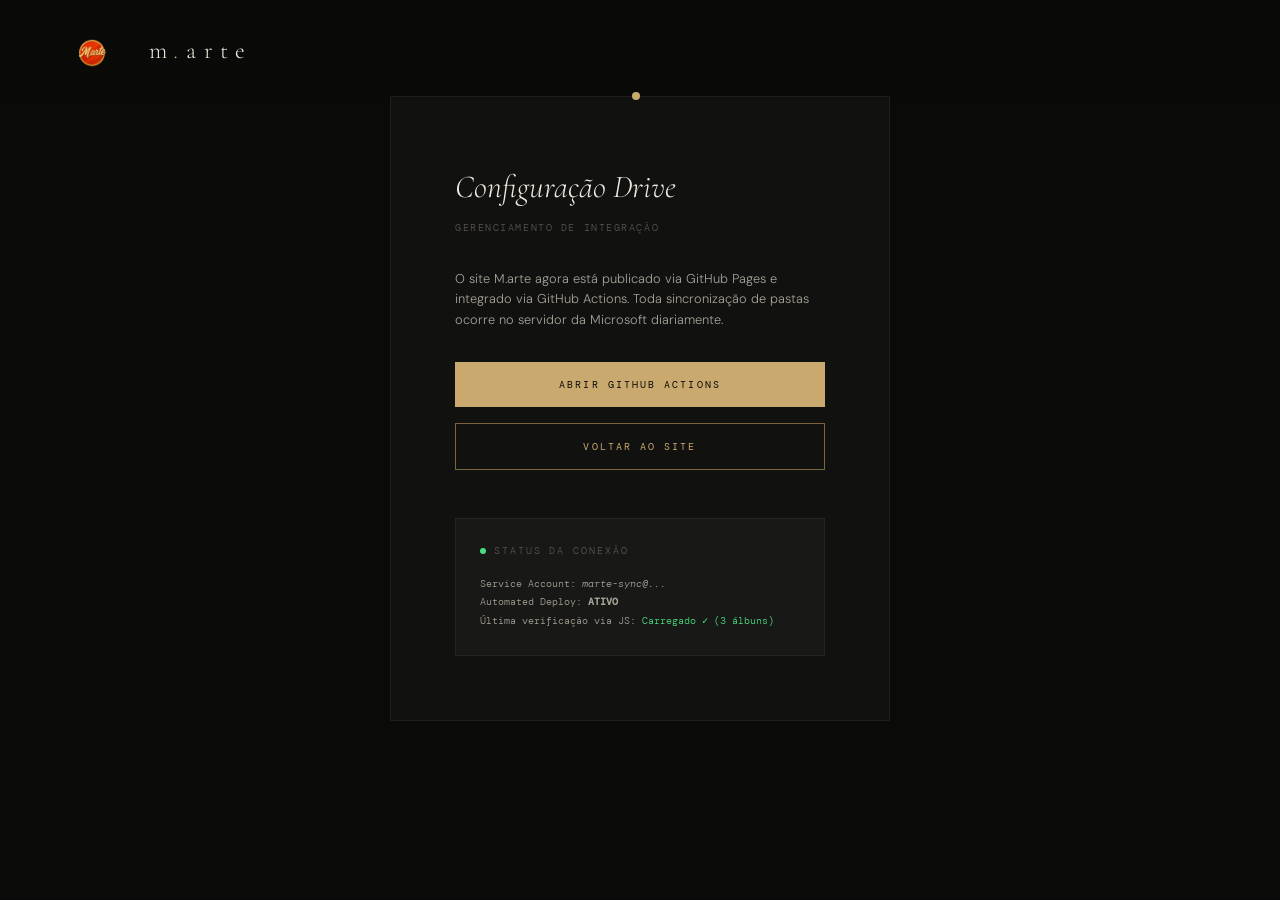
==== admin.html @ ed12e14e "Fix M.arte huge text upper case, removed broken utf-8 char, aligned nav logo on all pages" ====
<!DOCTYPE html>
<html lang="pt-BR">
<head>
<meta charset="UTF-8">
<meta name="viewport" content="width=device-width, initial-scale=1.0">
<title>Painel Sincronização — M.arte</title>
<link href="https://fonts.googleapis.com/css2?family=Cormorant+Garamond:ital,wght@0,300;0,400;0,600;1,300;1,400&family=DM+Sans:wght@300;400;500&family=DM+Mono:wght@300&display=swap" rel="stylesheet">
<link rel="stylesheet" href="assets/css/style.css">
<style>
  body {
    padding: 6rem 2rem;
    display: flex;
    justify-content: center;
  }
  .admin-panel {
    background: var(--bg2);
    border: 1px solid rgba(255,255,255,0.06);
    padding: 4rem;
    width: 100%;
    max-width: 500px;
  }
  .admin-title {
    font-family: var(--serif);
    font-size: 2rem;
    color: var(--cream);
    margin-bottom: 0.5rem;
    font-style: italic;
  }
  .admin-sub {
    font-family: var(--mono);
    font-size: 0.65rem;
    letter-spacing: 0.15em;
    color: var(--cream-mute);
    text-transform: uppercase;
    margin-bottom: 2rem;
  }
  .status-box {
    margin-top: 2rem;
    padding: 1.5rem;
    background: var(--bg3);
    border: 1px solid rgba(255,255,255,0.05);
  }
  .status-title {
    font-family: var(--mono);
    font-size: 0.6rem;
    letter-spacing: 0.2em;
    color: var(--cream-mute);
    text-transform: uppercase;
    margin-bottom: 1rem;
    display: flex;
    align-items: center;
    gap: 0.5rem;
  }
  .status-title .dot {
    width: 6px; height: 6px;
    border-radius: 50%;
    background: #4ade80;
    animation: pulse 2s infinite;
  }
  @keyframes pulse { 0%, 100% { opacity: 1; } 50% { opacity: 0.4; } }
  
  .btn {
    width: 100%;
    background: var(--gold);
    border: none;
    color: var(--bg);
    font-family: var(--mono);
    font-size: 0.65rem;
    letter-spacing: 0.2em;
    text-transform: uppercase;
    padding: 1rem;
    cursor: pointer;
    transition: opacity 0.3s;
    margin-bottom: 1rem;
  }
  .btn:hover { opacity: 0.85; }
  .btn-outline {
    background: transparent;
    border: 1px solid var(--gold-dim);
    color: var(--gold);
  }
  .btn-outline:hover {
    background: rgba(201,169,110,0.1);
  }
</style>
</head>
<body>

<div class="cursor" id="cursor"></div>

<nav>
  <a href="index.html" class="nav-logo">
    <img src="assets/img/logo.png" alt="M.arte" style="height:32px; margin-right:15px; vertical-align:middle;">
    m<span>.</span>arte
  </a>
</nav>

<div class="admin-panel">
  <div class="admin-title">Configuração Drive</div>
  <div class="admin-sub">Gerenciamento de Integração</div>
  
  <p style="font-size: 0.8rem; color: var(--cream-dim); margin-bottom: 2rem; line-height: 1.6;">
    O site M.arte agora está publicado via GitHub Pages e integrado via GitHub Actions. Toda sincronização de pastas ocorre no servidor da Microsoft diariamente.
  </p>

  <button class="btn" onclick="window.open('https://github.com/igormecka/PORTIFOLIO-M.ARTE/actions', '_blank')">Abrir GitHub Actions</button>
  <button class="btn btn-outline" onclick="window.location.href='index.html'">Voltar ao Site</button>
  
  <div class="status-box">
    <div class="status-title"><div class="dot"></div> Status da Conexão</div>
    <div style="font-family: var(--mono); font-size: 0.65rem; color: var(--cream-dim); line-height: 1.8;">
      Service Account: <em>marte-sync@...</em><br>
      Automated Deploy: <strong>ATIVO</strong><br>
      Última verificação via JS: <span id="jsStatus"></span>
    </div>
  </div>
</div>

<script src="assets/js/drive_data.js"></script>
<script>
  document.addEventListener('mousemove', e => {
    const cursor = document.getElementById('cursor');
    if(cursor) {
        cursor.style.left = e.clientX + 'px';
        cursor.style.top = e.clientY + 'px';
    }
  });

  const status = document.getElementById('jsStatus');
  if(typeof driveData !== 'undefined') {
      status.innerText = "Carregado ✓ (" + driveData.albums.length + " álbuns)";
      status.style.color = "#4ade80";
  } else {
      status.innerText = "FALHA - drive_data.js ausente";
      status.style.color = "#f87171";
  }
</script>
</body>
</html>
---- assets/css/style.css ----
*, *::before, *::after { margin: 0; padding: 0; box-sizing: border-box; }

  :root {
    --bg: #0a0a08;
    --bg2: #111110;
    --bg3: #181816;
    --cream: #f0ebe0;
    --cream-dim: #a8a398;
    --cream-mute: #5a5650;
    --gold: #c9a96e;
    --gold-dim: #7a6440;
    --white: #faf9f6;
    --serif: 'Cormorant Garamond', Georgia, serif;
    --sans: 'DM Sans', sans-serif;
    --mono: 'DM Mono', monospace;
    --transition: 0.6s cubic-bezier(0.16, 1, 0.3, 1);
  }

  html { scroll-behavior: smooth; }

  body {
    background: var(--bg);
    color: var(--cream);
    font-family: var(--sans);
    font-weight: 300;
    line-height: 1.6;
    overflow-x: hidden;
    cursor: none;
  }

  /* Custom cursor */
  .cursor {
    position: fixed;
    width: 8px; height: 8px;
    background: var(--gold);
    border-radius: 50%;
    pointer-events: none;
    z-index: 9999;
    transition: transform 0.15s ease, opacity 0.3s;
    transform: translate(-50%, -50%);
  }
  .cursor-ring {
    position: fixed;
    width: 32px; height: 32px;
    border: 1px solid rgba(201,169,110,0.4);
    border-radius: 50%;
    pointer-events: none;
    z-index: 9998;
    transition: transform 0.4s cubic-bezier(0.16,1,0.3,1), width 0.3s, height 0.3s, border-color 0.3s;
    transform: translate(-50%, -50%);
  }
  body:has(a:hover) .cursor-ring,
  body:has(button:hover) .cursor-ring {
    width: 48px; height: 48px;
    border-color: rgba(201,169,110,0.7);
  }

  /* Navigation */
  nav {
    position: fixed;
    top: 0; left: 0; right: 0;
    z-index: 100;
    display: flex;
    justify-content: space-between;
    align-items: center;
    padding: 2rem 4rem;
    mix-blend-mode: normal;
  }
  nav::before {
    content: '';
    position: absolute;
    inset: 0;
    background: linear-gradient(to bottom, rgba(10,10,8,0.9), transparent);
    pointer-events: none;
  }
  .nav-logo {
    font-family: var(--serif);
    font-size: 1.5rem;
    font-weight: 300;
    letter-spacing: 0.3em;
    color: var(--cream);
    text-decoration: none;
    position: relative;
  }
  .nav-logo span { color: var(--gold); font-style: italic; }
  .nav-links {
    display: flex;
    gap: 3rem;
    list-style: none;
    position: relative;
  }
  .nav-links a {
    font-family: var(--mono);
    font-size: 0.65rem;
    font-weight: 300;
    letter-spacing: 0.2em;
    color: var(--cream-dim);
    text-decoration: none;
    text-transform: uppercase;
    transition: color 0.3s;
  }
  .nav-links a:hover { color: var(--gold); }

  /* Hero */
  #hero {
    height: 100vh;
    position: relative;
    display: flex;
    align-items: flex-end;
    padding: 0 4rem 5rem;
    overflow: hidden;
  }
  .hero-slides {
    position: absolute;
    inset: 0;
    overflow: hidden;
  }
  
  /* MURAL BACKGROUND CON MASCARA SUAVE */
  .mural-bg {
    position: absolute; inset: 0;
    /* Degradê radial suave (blur mask) */
    mask-image: radial-gradient(ellipse 65% 85% at 50% 50%, rgba(0,0,0,1) 30%, rgba(0,0,0,0) 70%);
    -webkit-mask-image: radial-gradient(ellipse 65% 85% at 50% 50%, rgba(0,0,0,1) 30%, rgba(0,0,0,0) 70%);
    display: flex;
    align-items: center;
    justify-content: center;
    overflow: hidden;
  }
  .mural-track {
    display: flex;
    gap: 3vw;
    height: 70vh;
    animation: panTrack 120s linear infinite;
  }
  @keyframes panTrack {
    0% { transform: translateX(0); }
    100% { transform: translateX(-50%); }
  }
  .mural-img {
    height: 100%;
    width: auto;
    aspect-ratio: 4/5;
    object-fit: cover;
    filter: grayscale(100%) sepia(20%) contrast(1.1) brightness(0.6);
    transition: filter 1s ease;
  }
  .mural-img:hover {
     filter: grayscale(80%) sepia(20%) contrast(1.1) brightness(0.9);
  }
  
  .hero-huge-title {
    position: absolute;
    top: 50%; left: 50%;
    transform: translate(-50%, -50%);
    font-family: var(--serif);
    font-size: clamp(8rem, 20vw, 24rem);
    font-weight: 300;
    /* font-style: italic; */
    color: rgba(240, 235, 224, 0.95);
    white-space: nowrap;
    pointer-events: none;
    z-index: 10;
    mix-blend-mode: overlay;
  }
  /* Simulate photo content in slides */
  .hero-slide::before {
    content: attr(data-label);
    position: absolute;
    inset: 0;
    display: flex;
    align-items: center;
    justify-content: center;
    font-family: var(--serif);
    font-size: 8rem;
    font-style: italic;
    color: rgba(201,169,110,0.06);
    letter-spacing: 0.1em;
    z-index: 1;
  }

  .hero-content {
    position: relative;
    z-index: 2;
    display: flex;
    justify-content: space-between;
    align-items: flex-end;
    width: 100%;
  }
  .hero-title {
    font-family: var(--serif);
    font-size: clamp(4rem, 9vw, 8rem);
    font-weight: 300;
    line-height: 0.9;
    letter-spacing: -0.02em;
  }
  .hero-title em {
    font-style: italic;
    color: var(--gold);
    display: block;
  }
  .hero-right {
    display: flex;
    flex-direction: column;
    align-items: flex-end;
    gap: 2rem;
    padding-bottom: 0.5rem;
  }
  .hero-desc {
    font-family: var(--mono);
    font-size: 0.65rem;
    letter-spacing: 0.15em;
    color: var(--cream-dim);
    text-transform: uppercase;
    text-align: right;
    line-height: 2;
    max-width: 220px;
  }
  .hero-cta {
    display: inline-flex;
    align-items: center;
    gap: 1rem;
    border: 1px solid var(--gold-dim);
    color: var(--gold);
    font-family: var(--mono);
    font-size: 0.65rem;
    letter-spacing: 0.2em;
    text-transform: uppercase;
    text-decoration: none;
    padding: 1rem 2rem;
    transition: all 0.4s;
  }
  .hero-cta:hover {
    background: var(--gold);
    color: var(--bg);
    border-color: var(--gold);
  }

  /* Slide indicators */
  .slide-indicators {
    position: absolute;
    bottom: 5rem;
    left: 50%;
    transform: translateX(-50%);
    display: flex;
    gap: 8px;
    z-index: 3;
  }
  .slide-dot {
    width: 20px; height: 1px;
    background: var(--cream-mute);
    cursor: pointer;
    transition: all 0.4s;
  }
  .slide-dot.active {
    width: 40px;
    background: var(--gold);
  }

  /* Drive status bar */
  .drive-status {
    position: fixed;
    bottom: 2rem;
    right: 4rem;
    z-index: 50;
    display: flex;
    align-items: center;
    gap: 0.5rem;
    font-family: var(--mono);
    font-size: 0.6rem;
    letter-spacing: 0.1em;
    color: var(--cream-mute);
  }
  .drive-dot {
    width: 6px; height: 6px;
    border-radius: 50%;
    background: #4ade80;
    animation: pulse 2s infinite;
  }
  @keyframes pulse { 0%, 100% { opacity: 1; } 50% { opacity: 0.4; } }

  /* Section styles */
  section { padding: 8rem 4rem; }

  .section-label {
    font-family: var(--mono);
    font-size: 0.6rem;
    letter-spacing: 0.3em;
    color: var(--gold);
    text-transform: uppercase;
    margin-bottom: 1rem;
    display: flex;
    align-items: center;
    gap: 1rem;
  }
  .section-label::before {
    content: '';
    width: 40px; height: 1px;
    background: var(--gold-dim);
  }

  /* Drive Sync Badge */
  .drive-sync-badge { display: none; }

  /* Portfolio Layout Horizontal */
  #portfolio {
    padding: 8rem 0;
  }
  .portfolio-header {
    display: flex; justify-content: space-between; align-items: flex-end;
    margin-bottom: 4rem; padding: 0 4rem;
  }
  .portfolio-title {
    font-family: var(--serif);
    font-size: clamp(3rem, 6vw, 5rem);
    font-weight: 300;
    line-height: 1;
  }
  .portfolio-title em { font-style: italic; color: var(--gold); }
  .portfolio-count {
    font-family: var(--mono);
    font-size: 0.65rem;
    letter-spacing: 0.2em;
    color: var(--cream-mute);
    text-transform: uppercase;
    align-self: flex-end;
    padding-bottom: 0.3rem;
  }

  /* Wedding album grid */
  .albums-grid {
    display: flex;
    gap: 2.5rem;
    padding: 1rem 4rem 4rem 4rem;
    overflow-x: auto;
    scroll-snap-type: x mandatory;
    scrollbar-width: thin;
    scrollbar-color: var(--gold-dim) var(--bg2);
  }
  .albums-grid::-webkit-scrollbar { height: 6px; }
  .albums-grid::-webkit-scrollbar-track { background: var(--bg2); }
  .albums-grid::-webkit-scrollbar-thumb { background: var(--gold-dim); border-radius: 3px; }

  .album-card {
    min-width: 320px;
    max-width: 320px;
    flex-shrink: 0;
    scroll-snap-align: start;
    text-decoration: none;
    display: block;
    position: relative;
    overflow: hidden;
    cursor: pointer;
    background: var(--bg3);
  }
  .album-card:nth-child(1) { grid-column: span 7; }
  .album-card:nth-child(2) { grid-column: span 5; }
  .album-card:nth-child(3) { grid-column: span 4; }
  .album-card:nth-child(4) { grid-column: span 4; }
  .album-card:nth-child(5) { grid-column: span 4; }
  .album-card:nth-child(6) { grid-column: span 6; }
  .album-card:nth-child(7) { grid-column: span 6; }

  .album-thumb {
    position: relative;
    overflow: hidden;
    transition: transform var(--transition);
  }
  .album-card:nth-child(1) .album-thumb { aspect-ratio: 16/10; }
  .album-card:nth-child(2) .album-thumb { aspect-ratio: 4/5; }

  .album-thumb-bg {
    position: absolute;
    inset: 0;
    background-size: cover;
    background-position: center;
    transition: transform var(--transition);
  }
  .album-card:hover .album-thumb-bg { transform: scale(1.05); }

  /* Placeholder gradient backgrounds for album cards */
  .album-card:nth-child(1) .album-thumb-bg { background: linear-gradient(135deg, #2a1f0f 0%, #1a1208 50%, #0d0d0b 100%); }
  .album-card:nth-child(2) .album-thumb-bg { background: linear-gradient(225deg, #0f1520 0%, #0a1018 100%); }
  .album-card:nth-child(3) .album-thumb-bg { background: linear-gradient(45deg, #1a1212 0%, #261818 100%); }
  .album-card:nth-child(4) .album-thumb-bg { background: linear-gradient(135deg, #101a10 0%, #0d1a0d 100%); }
  .album-card:nth-child(5) .album-thumb-bg { background: linear-gradient(225deg, #1a1a0f 0%, #1a1208 100%); }
  .album-card:nth-child(6) .album-thumb-bg { background: linear-gradient(45deg, #1a0f15 0%, #2d1522 100%); }
  .album-card:nth-child(7) .album-thumb-bg { background: linear-gradient(135deg, #0f1a1a 0%, #0a1a1a 100%); }

  .album-thumb::after {
    content: '';
    position: absolute;
    inset: 0;
    background: linear-gradient(to top, rgba(10,10,8,0.9) 0%, rgba(10,10,8,0.1) 60%);
    transition: opacity var(--transition);
  }
  .album-card:hover .album-thumb::after { opacity: 0.7; }

  /* Photo icon placeholder */
  .album-thumb-icon {
    position: absolute;
    z-index: 2;
    font-family: var(--serif);
    font-size: 4rem;
    font-style: italic;
    color: rgba(201,169,110,0.15);
    letter-spacing: 0.1em;
    pointer-events: none;
  }

  .album-info {
    position: absolute;
    bottom: 0; left: 0; right: 0;
    padding: 2rem;
    z-index: 3;
    transform: translateY(4px);
    transition: transform var(--transition);
  }
  .album-card:hover .album-info { transform: translateY(0); }
  .album-name {
    font-family: var(--serif);
    font-size: 1.4rem;
    font-weight: 300;
    color: var(--cream);
    line-height: 1.2;
  }
  .album-meta {
    font-family: var(--mono);
    font-size: 0.6rem;
    letter-spacing: 0.2em;
    color: var(--cream-mute);
    text-transform: uppercase;
    margin-top: 0.5rem;
    opacity: 0;
    transition: opacity var(--transition);
  }
  .album-card:hover .album-meta { opacity: 1; }

  .album-arrow {
    position: absolute;
    top: 1.5rem; right: 1.5rem;
    width: 36px; height: 36px;
    border: 1px solid rgba(201,169,110,0.3);
    display: flex;
    align-items: center;
    justify-content: center;
    color: var(--gold);
    font-size: 0.8rem;
    z-index: 3;
    opacity: 0;
    transition: opacity var(--transition), background var(--transition);
  }
  .album-card:hover .album-arrow {
    opacity: 1;
    background: rgba(201,169,110,0.1);
  }

  /* Drive sync indicator on portfolio */
  .drive-sync-badge {
    display: inline-flex;
    align-items: center;
    gap: 0.5rem;
    border: 1px solid rgba(201,169,110,0.2);
    padding: 0.4rem 0.8rem;
    font-family: var(--mono);
    font-size: 0.55rem;
    letter-spacing: 0.15em;
    color: var(--cream-mute);
    text-transform: uppercase;
    margin-bottom: 2rem;
  }
  .drive-sync-badge .dot { width: 5px; height: 5px; border-radius: 50%; background: #4ade80; }

  /* Loading skeleton */
  .album-skeleton {
    background: var(--bg3);
    border: 1px dashed var(--cream-mute);
    opacity: 0.3;
    display: flex;
    align-items: center;
    justify-content: center;
  }
  .album-skeleton span {
    font-family: var(--mono);
    font-size: 0.6rem;
    letter-spacing: 0.2em;
    color: var(--cream-mute);
    text-transform: uppercase;
  }

  /* Individual wedding page */
  #wedding-page {
    display: none;
    position: fixed;
    inset: 0;
    background: var(--bg);
    z-index: 200;
    overflow-y: auto;
  }
  #wedding-page.open { display: block; }

  .wedding-hero {
    height: 70vh;
    position: relative;
    display: flex;
    align-items: flex-end;
    padding: 4rem;
    background: linear-gradient(135deg, #1a1208, #0a0a08);
  }
  .wedding-hero::after {
    content: '';
    position: absolute;
    inset: 0;
    background: linear-gradient(to top, rgba(10,10,8,1) 0%, rgba(10,10,8,0.3) 70%);
  }
  .wedding-hero-content { position: relative; z-index: 2; }
  .back-btn {
    position: absolute;
    top: 2rem; left: 4rem;
    z-index: 3;
    font-family: var(--mono);
    font-size: 0.65rem;
    letter-spacing: 0.2em;
    color: var(--cream-dim);
    text-transform: uppercase;
    cursor: pointer;
    display: flex;
    align-items: center;
    gap: 0.8rem;
    border: none;
    background: none;
    transition: color 0.3s;
  }
  .back-btn:hover { color: var(--gold); }
  .back-btn::before { content: 'â†'; }

  .wedding-title-page {
    font-family: var(--serif);
    font-size: clamp(3rem, 7vw, 6rem);
    font-weight: 300;
    line-height: 0.95;
  }
  .wedding-title-page em { font-style: italic; color: var(--gold); }
  .wedding-date-page {
    font-family: var(--mono);
    font-size: 0.65rem;
    letter-spacing: 0.3em;
    color: var(--cream-mute);
    text-transform: uppercase;
    margin-top: 1rem;
  }

  /* Photo grid inside wedding page */
  .photos-grid {
    padding: 4rem;
    columns: 3;
    gap: 1rem;
  }
  .photo-item {
    break-inside: avoid;
    margin-bottom: 1rem;
    overflow: hidden;
    cursor: zoom-in;
  }
  .photo-item img {
    width: 100%;
    display: block;
    filter: brightness(0.85);
    transition: filter var(--transition), transform var(--transition);
  }
  .photo-item:hover img { filter: brightness(1); transform: scale(1.02); }

  /* Photo placeholder */
  .photo-placeholder {
    break-inside: avoid;
    margin-bottom: 1rem;
    overflow: hidden;
    position: relative;
  }
  .photo-placeholder-inner {
    background: var(--bg3);
    display: flex;
    align-items: center;
    justify-content: center;
    font-family: var(--mono);
    font-size: 0.6rem;
    letter-spacing: 0.1em;
    color: var(--cream-mute);
    border: 1px solid rgba(255,255,255,0.05);
    transition: border-color 0.3s;
  }
  .photo-placeholder-inner:hover { border-color: rgba(201,169,110,0.2); }

  /* Lightbox */
  .lightbox {
    position: fixed;
    inset: 0;
    background: rgba(10,10,8,0.97);
    z-index: 300;
    display: none;
    align-items: center;
    justify-content: center;
  }
  .lightbox.open { display: flex; }
  .lightbox img { max-width: 90vw; max-height: 90vh; object-fit: contain; }
  .lightbox-close {
    position: absolute;
    top: 2rem; right: 3rem;
    font-family: var(--mono);
    font-size: 0.7rem;
    letter-spacing: 0.2em;
    color: var(--cream-dim);
    cursor: pointer;
    border: none;
    background: none;
    text-transform: uppercase;
  }

  /* About section */
  #sobre {
    background: var(--bg2);
    display: grid;
    grid-template-columns: 1fr 1fr;
    gap: 6rem;
    align-items: center;
  }
  .sobre-image {
    aspect-ratio: 3/4;
    background: linear-gradient(135deg, #1a1208, #2d1f0a 50%, #0a0a08);
    position: relative;
    overflow: hidden;
  }
  .sobre-image::before {
    content: '"';
    position: absolute;
    bottom: -0.2em;
    right: 0.1em;
    font-family: var(--serif);
    font-size: 20rem;
    color: rgba(201,169,110,0.05);
    line-height: 1;
  }
  .sobre-text {}
  .sobre-quote {
    font-family: var(--serif);
    font-size: clamp(1.8rem, 3vw, 2.8rem);
    font-weight: 300;
    font-style: italic;
    line-height: 1.3;
    color: var(--cream);
    margin-bottom: 2rem;
  }
  .sobre-quote em { color: var(--gold); }
  .sobre-body {
    font-size: 0.9rem;
    color: var(--cream-dim);
    line-height: 1.8;
    margin-bottom: 2.5rem;
  }
  .sobre-stats {
    display: grid;
    grid-template-columns: repeat(3, 1fr);
    gap: 2rem;
    border-top: 1px solid rgba(255,255,255,0.06);
    padding-top: 2rem;
  }
  .stat-num {
    font-family: var(--serif);
    font-size: 2.5rem;
    font-weight: 300;
    color: var(--cream);
    line-height: 1;
  }
  .stat-num em { font-style: italic; color: var(--gold); }
  .stat-label {
    font-family: var(--mono);
    font-size: 0.6rem;
    letter-spacing: 0.2em;
    color: var(--cream-mute);
    text-transform: uppercase;
    margin-top: 0.3rem;
  }

  /* Contact section */
  #contato {
    background: var(--bg);
    text-align: center;
    padding: 10rem 4rem;
    position: relative;
    overflow: hidden;
  }
  #contato::before {
    content: 'M';
    position: absolute;
    top: 50%;
    left: 50%;
    transform: translate(-50%, -50%);
    font-family: var(--serif);
    font-size: 40vw;
    font-style: italic;
    color: rgba(201,169,110,0.02);
    line-height: 1;
    pointer-events: none;
  }
  .contato-title {
    font-family: var(--serif);
    font-size: clamp(3rem, 7vw, 6rem);
    font-weight: 300;
    line-height: 0.95;
    margin-bottom: 2rem;
    position: relative;
    z-index: 1;
  }
  .contato-title em { font-style: italic; color: var(--gold); }
  .contato-subtitle {
    font-family: var(--mono);
    font-size: 0.65rem;
    letter-spacing: 0.25em;
    color: var(--cream-mute);
    text-transform: uppercase;
    margin-bottom: 4rem;
    position: relative;
    z-index: 1;
  }
  .contato-links {
    display: flex;
    justify-content: center;
    gap: 2rem;
    flex-wrap: wrap;
    position: relative;
    z-index: 1;
  }
  .contato-link {
    display: inline-flex;
    align-items: center;
    gap: 1rem;
    border: 1px solid var(--cream-mute);
    color: var(--cream-dim);
    font-family: var(--mono);
    font-size: 0.65rem;
    letter-spacing: 0.2em;
    text-transform: uppercase;
    text-decoration: none;
    padding: 1.2rem 2.5rem;
    transition: all 0.4s;
  }
  .contato-link:hover {
    border-color: var(--gold);
    color: var(--gold);
  }
  .contato-link.primary {
    background: var(--gold);
    border-color: var(--gold);
    color: var(--bg);
  }
  .contato-link.primary:hover {
    background: transparent;
    color: var(--gold);
  }

  /* Footer */
  footer {
    border-top: 1px solid rgba(255,255,255,0.05);
    padding: 2rem 4rem;
    display: flex;
    justify-content: space-between;
    align-items: center;
  }
  .footer-logo {
    font-family: var(--serif);
    font-size: 1rem;
    font-weight: 300;
    letter-spacing: 0.3em;
    color: var(--cream-mute);
  }
  .footer-logo span { color: var(--gold); font-style: italic; }
  .footer-copy {
    font-family: var(--mono);
    font-size: 0.55rem;
    letter-spacing: 0.15em;
    color: var(--cream-mute);
    text-transform: uppercase;
  }

  /* Animations */
  @keyframes fadeUp {
    from { opacity: 0; transform: translateY(30px); }
    to { opacity: 1; transform: translateY(0); }
  }
  .animate-up {
    opacity: 0;
    animation: fadeUp 1s var(--transition) forwards;
  }
  .delay-1 { animation-delay: 0.2s; }
  .delay-2 { animation-delay: 0.4s; }
  .delay-3 { animation-delay: 0.6s; }
  .delay-4 { animation-delay: 0.8s; }

  /* Scroll reveal */
  .reveal {
    opacity: 0;
    transform: translateY(40px);
    transition: opacity 0.9s var(--transition), transform 0.9s var(--transition);
  }
  .reveal.visible {
    opacity: 1;
    transform: translateY(0);
  }

  /* Line separator */
  .line-sep {
    width: 100%;
    height: 1px;
    background: rgba(255,255,255,0.05);
    margin: 0;
  }

  /* Drive integration UI */
  .drive-config {
    position: fixed;
    top: 0; right: 0;
    width: 380px;
    height: 100vh;
    background: var(--bg2);
    border-left: 1px solid rgba(255,255,255,0.06);
    z-index: 150;
    transform: translateX(100%);
    transition: transform var(--transition);
    overflow-y: auto;
    padding: 3rem 2rem;
  }
  .drive-config.open { transform: translateX(0); }
  .drive-config-title {
    font-family: var(--serif);
    font-size: 1.5rem;
    font-style: italic;
    color: var(--cream);
    margin-bottom: 0.5rem;
  }
  .drive-config-sub {
    font-family: var(--mono);
    font-size: 0.6rem;
    letter-spacing: 0.15em;
    color: var(--cream-mute);
    text-transform: uppercase;
    margin-bottom: 2rem;
  }
  .config-field {
    margin-bottom: 1.5rem;
  }
  .config-label {
    font-family: var(--mono);
    font-size: 0.6rem;
    letter-spacing: 0.15em;
    color: var(--cream-mute);
    text-transform: uppercase;
    margin-bottom: 0.5rem;
    display: block;
  }
  .config-input {
    width: 100%;
    background: var(--bg3);
    border: 1px solid rgba(255,255,255,0.08);
    color: var(--cream);
    font-family: var(--mono);
    font-size: 0.75rem;
    padding: 0.8rem 1rem;
    outline: none;
    transition: border-color 0.3s;
  }
  .config-input:focus { border-color: var(--gold-dim); }
  .config-btn {
    width: 100%;
    background: var(--gold);
    border: none;
    color: var(--bg);
    font-family: var(--mono);
    font-size: 0.65rem;
    letter-spacing: 0.2em;
    text-transform: uppercase;
    padding: 1rem;
    cursor: pointer;
    margin-top: 0.5rem;
    transition: opacity 0.3s;
  }
  .config-btn:hover { opacity: 0.85; }
  .config-btn-sec {
    width: 100%;
    background: transparent;
    border: 1px solid rgba(255,255,255,0.1);
    color: var(--cream-mute);
    font-family: var(--mono);
    font-size: 0.6rem;
    letter-spacing: 0.2em;
    text-transform: uppercase;
    padding: 0.8rem;
    cursor: pointer;
    margin-top: 0.5rem;
    transition: all 0.3s;
  }
  .config-btn-sec:hover { border-color: var(--gold-dim); color: var(--gold); }
  .config-close {
    position: absolute;
    top: 1.5rem; right: 1.5rem;
    background: none;
    border: none;
    color: var(--cream-mute);
    font-family: var(--mono);
    font-size: 0.6rem;
    letter-spacing: 0.2em;
    text-transform: uppercase;
    cursor: pointer;
  }
  .config-status {
    margin-top: 2rem;
    padding: 1rem;
    background: var(--bg3);
    border: 1px solid rgba(255,255,255,0.05);
  }
  .config-status-title {
    font-family: var(--mono);
    font-size: 0.6rem;
    letter-spacing: 0.2em;
    color: var(--cream-mute);
    text-transform: uppercase;
    margin-bottom: 0.5rem;
  }
  .folder-list {
    list-style: none;
    margin-top: 0.5rem;
  }
  .folder-list li {
    font-family: var(--mono);
    font-size: 0.65rem;
    color: var(--cream-dim);
    padding: 0.3rem 0;
    border-bottom: 1px solid rgba(255,255,255,0.04);
    display: flex;
    align-items: center;
    gap: 0.5rem;
  }
  .folder-list li::before { content: 'â†³'; color: var(--gold-dim); }
  .folder-list li span { color: var(--cream-mute); font-size: 0.55rem; margin-left: auto; }

  /* Settings button */
  .settings-btn {
    position: fixed;
    bottom: 2rem;
    left: 4rem;
    z-index: 50;
    border: 1px solid rgba(255,255,255,0.1);
    background: var(--bg2);
    color: var(--cream-mute);
    font-family: var(--mono);
    font-size: 0.6rem;
    letter-spacing: 0.15em;
    text-transform: uppercase;
    padding: 0.6rem 1rem;
    cursor: pointer;
    transition: all 0.3s;
    display: flex;
    align-items: center;
    gap: 0.5rem;
  }
  .settings-btn:hover { border-color: var(--gold-dim); color: var(--gold); }

  /* Video badge */
  .video-badge {
    position: absolute;
    top: 1.5rem;
    left: 1.5rem;
    z-index: 4;
    background: rgba(201,169,110,0.15);
    border: 1px solid var(--gold-dim);
    color: var(--gold);
    font-family: var(--mono);
    font-size: 0.55rem;
    letter-spacing: 0.2em;
    text-transform: uppercase;
    padding: 0.3rem 0.7rem;
    display: flex;
    align-items: center;
    gap: 0.4rem;
  }
  .video-badge::before {
    content: 'â–¶';
    font-size: 0.5rem;
  }

  /* Horizontal rule gold */
  .hr-gold {
    border: none;
    border-top: 1px solid var(--gold-dim);
    margin: 1.5rem 0;
    opacity: 0.4;
  }

  @media (max-width: 900px) {
    nav { padding: 1.5rem 2rem; }
    .nav-links { display: none; }
    section { padding: 5rem 2rem; }
    #hero { padding: 0 2rem 4rem; }
    .albums-grid { grid-template-columns: 1fr; }
    .album-card:nth-child(n) { grid-column: span 1; }
    #sobre { grid-template-columns: 1fr; }
    .sobre-image { display: none; }
    .hero-content { flex-direction: column; gap: 2rem; align-items: flex-start; }
    .photos-grid { columns: 1; padding: 2rem; }
    .drive-config { width: 100%; }
    footer { flex-direction: column; gap: 1rem; text-align: center; }
    .settings-btn { left: 2rem; }
    .drive-status { right: 2rem; }
    .portfolio-header { flex-direction: column; align-items: flex-start; gap: 1rem; }
  }
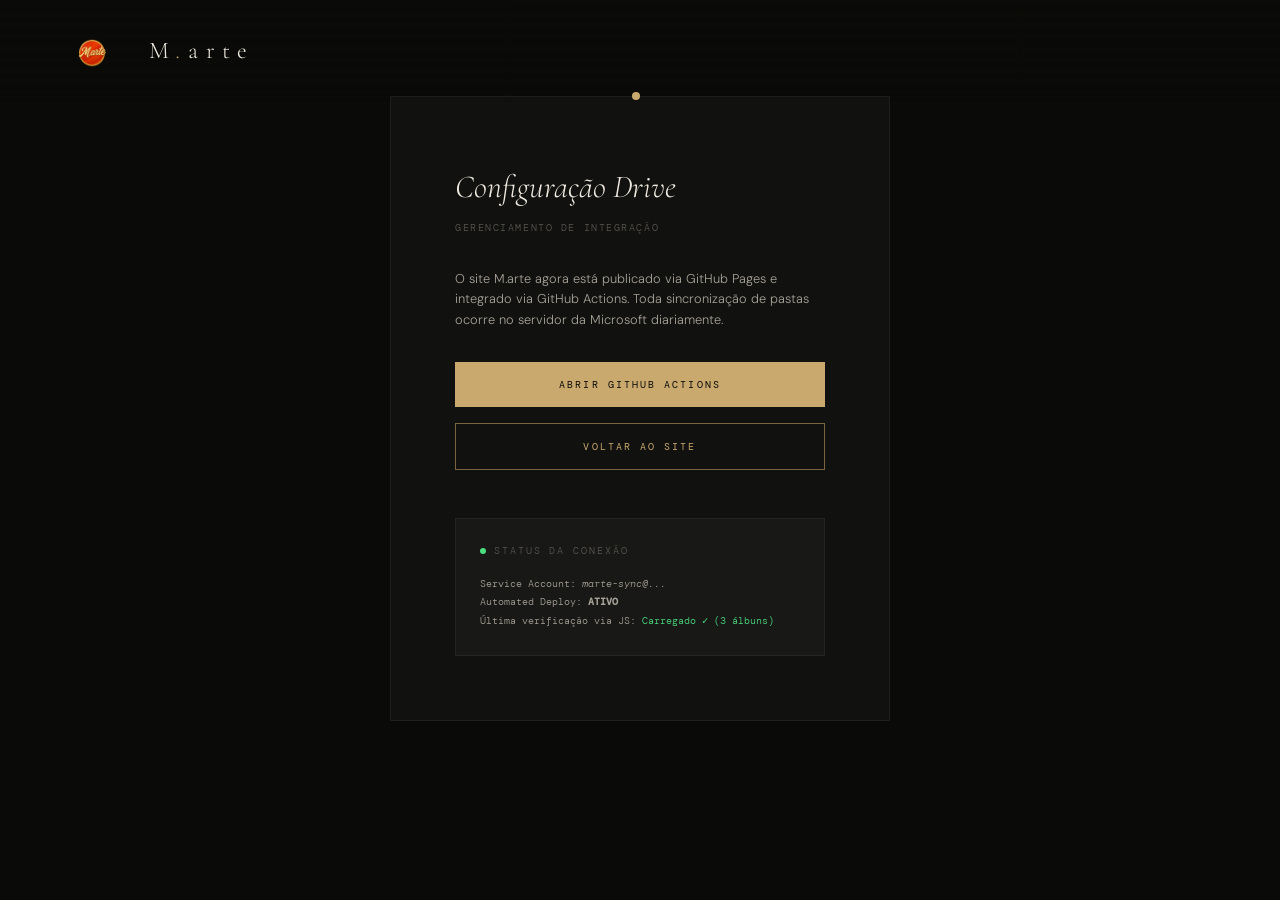
==== commit 4f787c52: "Capialize M.arte nav logo" ====
--- a/admin.html
+++ b/admin.html
@@ -91,7 +91,7 @@
 <nav>
   <a href="index.html" class="nav-logo">
     <img src="assets/img/logo.png" alt="M.arte" style="height:32px; margin-right:15px; vertical-align:middle;">
-    m<span>.</span>arte
+    M<span>.</span>arte
   </a>
 </nav>
 
